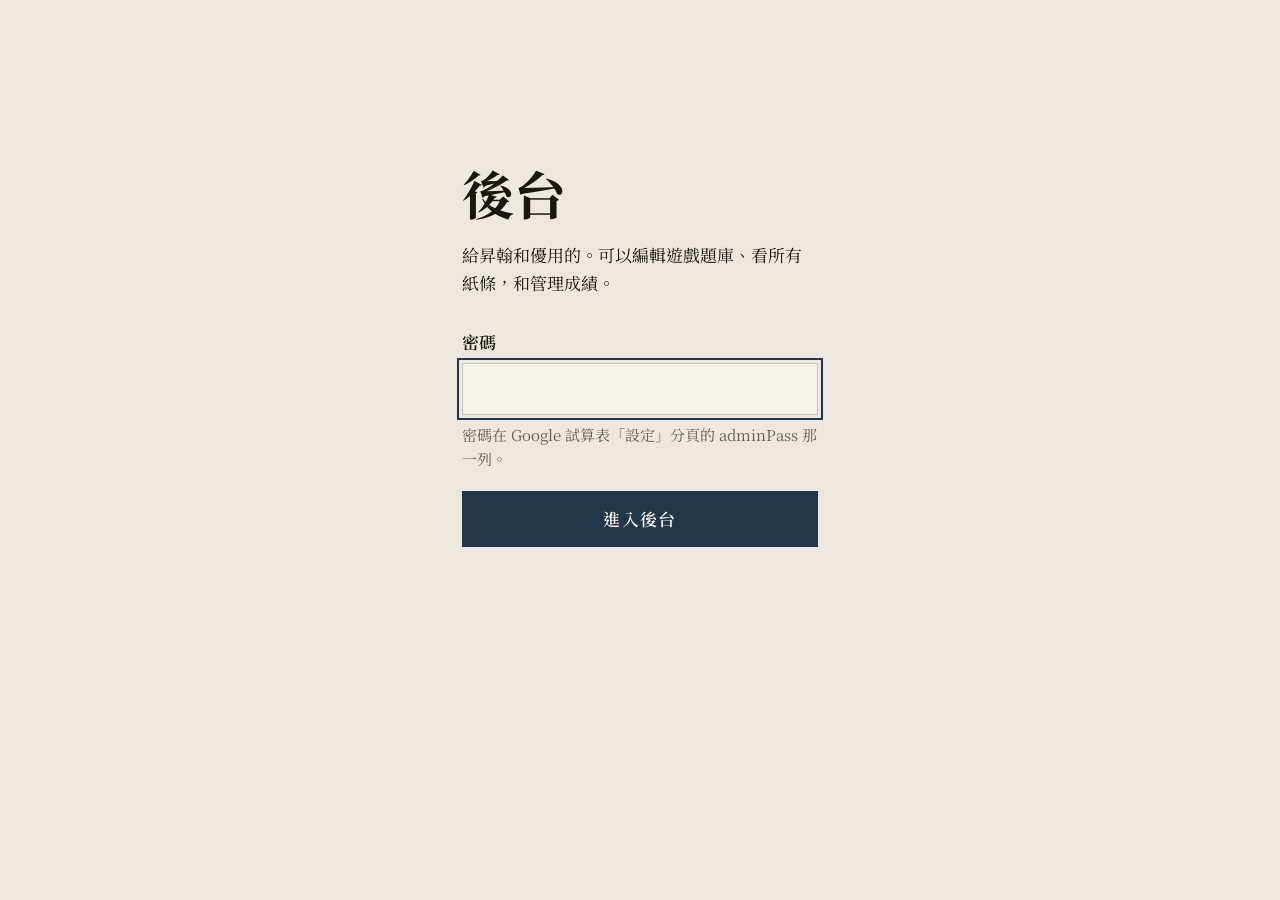
==== admin.html @ ff95e841 "第一版賓客網頁" ====
<!doctype html>
<html lang="zh-Hant-TW">
  <head>
    <meta charset="utf-8" />
    <meta name="viewport" content="width=device-width, initial-scale=1, viewport-fit=cover" />
    <meta name="robots" content="noindex, nofollow" />
    <meta name="theme-color" content="#ECE8E0" />
    <title>後台 · Neil & Linda</title>
    <link rel="icon" href="./icon.svg" type="image/svg+xml" />
    <link rel="preconnect" href="https://fonts.googleapis.com" />
    <link rel="preconnect" href="https://fonts.gstatic.com" crossorigin />
    <link
      href="https://fonts.googleapis.com/css2?family=Instrument+Serif&family=Noto+Serif+TC:wght@400;600&display=swap"
      rel="stylesheet"
    />
    <script type="module" crossorigin src="./assets/admin-CJQMoArs.js"></script>
    <link rel="modulepreload" crossorigin href="./assets/photos-tmjEI7_y.js">
    <link rel="stylesheet" crossorigin href="./assets/photos-Dsj9WtPJ.css">
    <link rel="stylesheet" crossorigin href="./assets/admin-CjwRuYB3.css">
  </head>
  <body class="admin">
    <div id="admin"></div>
  </body>
</html>
---- assets/photos-Dsj9WtPJ.css ----
:root{--bg: #ece8e0;--surface: #e2ddd3;--paper: #f5f2ec;--ink: #191713;--muted: #625d54;--accent: #22374a;--accent-ink: #f3f0ea;--heart: #e0405a;--right: #3f6b4f;--wrong: #a2473f;--studio: #e8e4dc;--meadow: #d9dbd0;--sea: #c4ccce;--golden: #19120c;--tide: #080c11;--f-display: "Instrument Serif", "Noto Serif TC", "Songti TC", serif;--f-text: "Noto Serif TC", "Songti TC", "PMingLiU", serif;--s-small: .8125rem;--s-body: 1.0625rem;--s-lead: clamp(1.25rem, 1.1rem + .8vw, 1.5rem);--s-head: clamp(2rem, 1.2rem + 4vw, 3.25rem);--s-mono: clamp(5rem, 22vw, 15rem);--m: clamp(16px, 5vw, 32px);--top: env(safe-area-inset-top, 0px);--bot: env(safe-area-inset-bottom, 0px);--ease-out: cubic-bezier(.22, 1, .36, 1);--ease-expo: cubic-bezier(.16, 1, .3, 1);--ease-in-out: cubic-bezier(.76, 0, .24, 1);--ease-soft: cubic-bezier(.33, 1, .68, 1);--ease-exit: cubic-bezier(.55, .055, .675, .19);--t-press: .14s;--t-hover: .18s;--t-ui: .26s;--t-reveal: .82s;--t-open: 1.2s}*,*:before,*:after{box-sizing:border-box}html{-webkit-text-size-adjust:100%;text-size-adjust:100%;background:var(--bg)}body{margin:0;min-height:100dvh;background:var(--bg);color:var(--ink);font-family:var(--f-text);font-size:var(--s-body);line-height:1.6;font-kerning:normal;font-feature-settings:"palt" 0;-webkit-font-smoothing:antialiased;-webkit-tap-highlight-color:transparent;overscroll-behavior-y:none;transition:background-color .6s ease}img{display:block;max-width:100%}button,input,textarea{font:inherit;color:inherit}button{cursor:pointer;background:none;border:0;padding:0;touch-action:manipulation}a{color:inherit}::selection{background:var(--accent);color:var(--accent-ink)}:focus-visible{outline:2px solid var(--accent);outline-offset:3px}.sr{position:absolute!important;width:1px;height:1px;overflow:hidden;clip:rect(0 0 0 0);white-space:nowrap}.latin{font-family:var(--f-display);font-weight:400;letter-spacing:-.01em}.noscript{padding:var(--m)}.btn{display:inline-flex;align-items:center;justify-content:center;gap:.6em;min-height:56px;padding:0 1.5em;background:var(--accent);color:var(--accent-ink);font-size:var(--s-body);font-weight:600;letter-spacing:.08em;transition:transform var(--t-press) var(--ease-out),background-color var(--t-hover) ease,opacity var(--t-hover) ease}.btn:active{transform:scale(.97)}.btn[disabled]{opacity:.4;cursor:default}.btn .arrow{transition:transform var(--t-ui) var(--ease-out)}@media(hover:hover){.btn:hover .arrow{transform:translate(4px)}}.btn.quiet{background:transparent;color:var(--ink);padding:0 .25em;min-height:44px;font-weight:400;letter-spacing:.02em;text-decoration:underline;text-underline-offset:.3em;text-decoration-thickness:1px}.bar{position:sticky;top:0;z-index:20;display:flex;align-items:center;justify-content:space-between;gap:12px;padding:calc(var(--top) + 10px) var(--m) 10px;min-height:calc(56px + var(--top));background:var(--bg);transition:background-color .6s ease,color .6s ease}.bar .mark{font-family:var(--f-display);font-size:1.5rem;line-height:1;text-decoration:none;padding:8px 0;white-space:nowrap}.bar nav{display:flex;gap:clamp(14px,4.5vw,28px)}.bar nav a{text-decoration:none;font-size:.9375rem;color:var(--muted);padding:10px 0;transition:color var(--t-hover) ease}.bar nav a[aria-current=page]{color:var(--ink);font-weight:600}.bar .back{display:inline-flex;align-items:center;gap:6px;padding:10px 0;text-decoration:none;font-size:.9375rem}.screen{min-height:100dvh}.screen-enter{animation:screen-in .52s var(--ease-out) both}@keyframes screen-in{0%{opacity:0;transform:translateY(14px)}}.rise{animation:rise var(--t-reveal) var(--ease-expo) both;animation-delay:calc(var(--i, 0) * 80ms + var(--d, 0ms))}@keyframes rise{0%{opacity:0;transform:translateY(22px)}}.mask{display:block;overflow:hidden;padding-bottom:.06em;margin-bottom:-.06em}.mask>span{display:block;animation:mask-up 1s var(--ease-expo) both;animation-delay:calc(var(--i, 0) * .11s + var(--d, 0ms))}@keyframes mask-up{0%{transform:translateY(105%)}}.ph{position:relative;overflow:hidden;background-color:var(--c, var(--surface));background-size:cover;background-position:center}.ph img{width:100%;height:100%;object-fit:cover;opacity:0;transition:opacity .7s ease}.ph img.in{opacity:1}.toast{position:fixed;left:50%;bottom:calc(24px + var(--bot));z-index:100;transform:translate(-50%,20px);opacity:0;max-width:calc(100vw - 2 * var(--m));padding:12px 18px;background:var(--ink);color:var(--bg);font-size:.9375rem;line-height:1.5;pointer-events:none;transition:opacity var(--t-ui) ease,transform var(--t-ui) var(--ease-out)}.toast.on{opacity:1;transform:translate(-50%)}@media(prefers-reduced-motion:reduce){*,*:before,*:after{animation-duration:1ms!important;animation-delay:0ms!important;transition-duration:1ms!important}}
---- assets/admin-CjwRuYB3.css ----
body.admin{background:var(--bg)}.a-login{max-width:420px;margin:0 auto;padding:18vh var(--m) 48px}.a-login h1{margin:0 0 12px;font-size:var(--s-head);line-height:1.2}.a-login form{display:grid;gap:8px;margin-top:32px}.a-login label{font-weight:600}.a-login input{height:52px;padding:0 14px;border:1px solid #c9c3b7;background:var(--paper);font-size:1.125rem}.a-login .btn{margin-top:12px}.a-loading,.a-empty{padding:32px var(--m);color:var(--muted);list-style:none}.a-bar{position:sticky;top:0;z-index:10;display:flex;flex-wrap:wrap;align-items:center;gap:8px 28px;padding:10px var(--m);background:var(--bg);border-bottom:1px solid #d8d2c6}.a-bar .mark{font-family:var(--f-display);font-size:1.5rem;text-decoration:none}.a-bar nav{display:flex;gap:4px;flex-wrap:wrap}.a-bar nav a{padding:10px 14px;text-decoration:none;color:var(--muted)}.a-bar nav a span{font-size:.8125rem;font-variant-numeric:tabular-nums}.a-bar nav a[aria-current=page]{background:var(--ink);color:var(--bg)}.a-src{margin:0 0 0 auto;font-size:.8125rem;color:var(--muted)}.a-link{color:var(--accent);text-decoration:underline;text-underline-offset:.25em;min-height:36px;font-size:.9375rem}.a-link:disabled{opacity:.4}.a-main{max-width:920px;margin:0 auto;padding:28px var(--m) 140px}.a-head{display:flex;flex-wrap:wrap;justify-content:space-between;align-items:flex-end;gap:16px;margin-bottom:24px}.a-head h1{margin:0 0 6px;font-size:2rem;line-height:1.2}.a-note{margin:0;max-width:40em;font-size:.9375rem;color:var(--muted)}.a-tools{display:flex;gap:12px;flex-wrap:wrap}.a-file{cursor:pointer}.qe-list{list-style:none;margin:0;padding:0;display:grid;gap:16px}.qe{padding:18px 20px 20px;background:var(--paper);border:1px solid #ddd7cb}.qe-head{display:flex;justify-content:space-between;align-items:center;margin-bottom:10px}.qe-head h2{margin:0;font-size:1.0625rem}.qe-move{display:flex;gap:4px}.qe-move button{min-width:40px;height:36px;padding:0 10px;border:1px solid #d8d2c6;font-size:.875rem}.qe-move button:disabled{opacity:.3}.qe-field{display:grid;gap:6px;margin-bottom:14px;font-size:.875rem;color:var(--muted)}.qe textarea,.qe input[type=text],.a-filter input,.a-num input{width:100%;padding:10px 12px;border:1px solid #cfc9bd;background:#fff;color:var(--ink);font-size:1rem;line-height:1.5;resize:vertical}.qe textarea:focus,.qe input:focus{outline:2px solid var(--accent);outline-offset:-1px}.qe-opts{margin:0 0 14px;padding:0;border:0;display:grid;gap:6px}.qe-opts legend{margin-bottom:6px;font-size:.875rem;color:var(--muted)}.qe-opt{display:grid;grid-template-columns:40px 1fr 40px;align-items:center;gap:6px}.qe-opt.is-answer input[type=text]{border-color:var(--right);background:#eef3ee}.qe-radio{display:grid;place-items:center;height:44px;cursor:pointer}.qe-radio input{width:22px;height:22px;accent-color:var(--right)}.qe-opt button{height:40px;color:var(--muted)}.qe-opt button:disabled{opacity:.25}.qe-opts .a-link{justify-self:start;margin-left:46px}.a-add{width:100%;margin-top:16px;min-height:56px;border:1px dashed #bdb6a8;color:var(--accent);font-weight:600}.a-save{position:fixed;left:0;right:0;bottom:0;display:flex;justify-content:flex-end;align-items:center;gap:16px;padding:12px var(--m) calc(12px + var(--bot));background:var(--bg);border-top:1px solid #d8d2c6}.a-dirty{margin:0;font-size:.875rem;color:var(--wrong)}.a-filter{display:flex;flex-wrap:wrap;gap:8px;margin-bottom:16px}.chip{min-height:40px;padding:0 14px;border:1px solid #cfc9bd;font-size:.9375rem}.chip[aria-pressed=true]{background:var(--ink);color:var(--bg);border-color:var(--ink)}.a-filter input{flex:1;min-width:180px}.an-list{list-style:none;margin:0;padding:0;display:grid;gap:8px}.an{padding:14px 18px;background:var(--paper);border:1px solid #ddd7cb}.an.is-private{border-left:4px solid var(--accent)}.an.is-hidden{opacity:.55}.an-meta{display:flex;flex-wrap:wrap;gap:10px;align-items:baseline;font-size:.875rem;color:var(--muted)}.an-meta strong{color:var(--ink)}.tag{padding:1px 8px;background:var(--surface);color:var(--ink);font-size:.8125rem}.an-text{margin:6px 0 4px;white-space:pre-wrap;overflow-wrap:anywhere}.a-table{width:100%;border-collapse:collapse;font-size:.9375rem;background:var(--paper)}.a-table th,.a-table td{padding:10px 12px;border-bottom:1px solid #e1dbcf;text-align:left;font-variant-numeric:tabular-nums}.a-table th{font-size:.8125rem;color:var(--muted);font-weight:600}.a-table tr.top td:first-child{font-weight:600;color:var(--accent)}@media(max-width:640px){.a-table thead{display:none}.a-table tr{display:grid;grid-template-columns:2.5em 1fr auto;padding:8px 0;border-bottom:1px solid #e1dbcf}.a-table td{border:0;padding:2px 8px}.a-table td:nth-child(n+3){grid-column:2 / -1;font-size:.875rem;color:var(--muted)}}.a-settings{display:grid;gap:14px;max-width:480px;padding:20px;background:var(--paper);border:1px solid #ddd7cb}.a-switch{display:flex;align-items:center;gap:12px;min-height:44px;cursor:pointer}.a-switch input{width:22px;height:22px;accent-color:var(--accent)}.a-num{display:grid;gap:6px;font-size:.9375rem}.a-num input{max-width:140px}.a-settings .btn{justify-self:start}.a-stats{margin-top:40px}.a-stats h2{margin:32px 0 12px;font-size:1.25rem}.a-stats dl{display:grid;grid-template-columns:repeat(auto-fit,minmax(140px,1fr));gap:8px;margin:0}.a-stats dl div{padding:14px 16px;background:var(--paper);border:1px solid #ddd7cb}.a-stats dt{font-size:.875rem;color:var(--muted)}.a-stats dd{margin:0;font-family:var(--f-display);font-size:2.5rem;line-height:1.1}.a-top{list-style:none;margin:0;padding:0;display:grid;grid-template-columns:repeat(auto-fill,minmax(130px,1fr));gap:10px}.a-top img{width:100%;object-fit:cover;aspect-ratio:4 / 5!important}.a-top span{display:block;margin-top:4px;font-size:.875rem}@media(max-width:640px){.a-bar{position:static}.a-src{margin-left:0}}
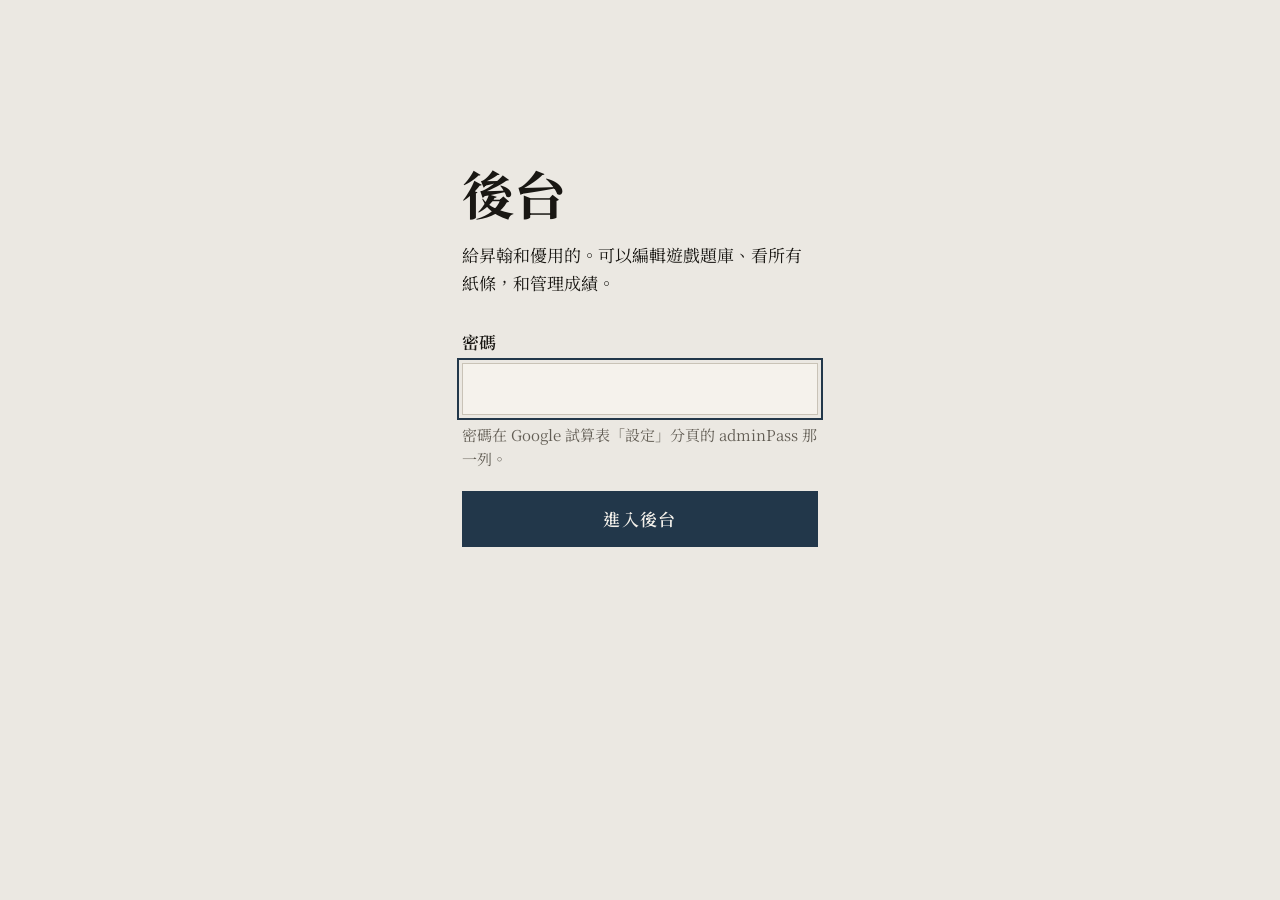
==== commit 058b31f9: "更新網頁 2026-10-26 17:58" ====
--- a/admin.html
+++ b/admin.html
@@ -4,7 +4,7 @@
     <meta charset="utf-8" />
     <meta name="viewport" content="width=device-width, initial-scale=1, viewport-fit=cover" />
     <meta name="robots" content="noindex, nofollow" />
-    <meta name="theme-color" content="#ECE8E0" />
+    <meta name="theme-color" content="#EBE8E2" />
     <title>後台 · Neil & Linda</title>
     <link rel="icon" href="./icon.svg" type="image/svg+xml" />
     <link rel="preconnect" href="https://fonts.googleapis.com" />
@@ -13,10 +13,10 @@
       href="https://fonts.googleapis.com/css2?family=Instrument+Serif&family=Noto+Serif+TC:wght@400;600&display=swap"
       rel="stylesheet"
     />
-    <script type="module" crossorigin src="./assets/admin-CJQMoArs.js"></script>
-    <link rel="modulepreload" crossorigin href="./assets/photos-tmjEI7_y.js">
-    <link rel="stylesheet" crossorigin href="./assets/photos-Dsj9WtPJ.css">
-    <link rel="stylesheet" crossorigin href="./assets/admin-CjwRuYB3.css">
+    <script type="module" crossorigin src="./assets/admin-56me6cJg.js"></script>
+    <link rel="modulepreload" crossorigin href="./assets/photos-C84wT6Q6.js">
+    <link rel="stylesheet" crossorigin href="./assets/photos-Ble1yRcm.css">
+    <link rel="stylesheet" crossorigin href="./assets/admin-l45XB_jH.css">
   </head>
   <body class="admin">
     <div id="admin"></div>
--- a/assets/photos-Ble1yRcm.css
+++ b/assets/photos-Ble1yRcm.css
@@ -0,0 +1 @@
+:root{--bg: #ebe8e2;--surface: #e1ddd5;--paper: #f5f2ec;--ink: #191713;--muted: #625d54;--accent: #22374a;--accent-ink: #f3f0ea;--heart: #e0405a;--right: #3f6b4f;--wrong: #a2473f;--studio: #e8e4dc;--meadow: #d9dbd0;--sea: #c4ccce;--golden: #19120c;--tide: #080c11;--f-display: "Instrument Serif", "Noto Serif TC", "Songti TC", serif;--f-text: "Noto Serif TC", "Songti TC", "PMingLiU", serif;--s-small: .8125rem;--s-body: 1.0625rem;--s-lead: clamp(1.25rem, 1.1rem + .8vw, 1.5rem);--s-head: clamp(2rem, 1.2rem + 4vw, 3.25rem);--s-mono: clamp(5rem, 22vw, 15rem);--m: clamp(16px, 5vw, 32px);--top: env(safe-area-inset-top, 0px);--bot: env(safe-area-inset-bottom, 0px);--ease-out: cubic-bezier(.22, 1, .36, 1);--ease-expo: cubic-bezier(.16, 1, .3, 1);--ease-in-out: cubic-bezier(.76, 0, .24, 1);--ease-soft: cubic-bezier(.33, 1, .68, 1);--ease-exit: cubic-bezier(.55, .055, .675, .19);--t-press: .14s;--t-hover: .18s;--t-ui: .26s;--t-reveal: .82s;--t-open: 1.2s}*,*:before,*:after{box-sizing:border-box}html{-webkit-text-size-adjust:100%;text-size-adjust:100%;background:var(--bg)}body{margin:0;min-height:100dvh;background:var(--bg);color:var(--ink);font-family:var(--f-text);font-size:var(--s-body);line-height:1.6;font-kerning:normal;font-feature-settings:"palt" 0;-webkit-font-smoothing:antialiased;-webkit-tap-highlight-color:transparent;overscroll-behavior-y:none;transition:background-color .6s ease}img{display:block;max-width:100%}button,input,textarea{font:inherit;color:inherit}button{cursor:pointer;background:none;border:0;padding:0;touch-action:manipulation}a{color:inherit}::selection{background:var(--accent);color:var(--accent-ink)}:focus-visible{outline:2px solid var(--accent);outline-offset:3px}.sr{position:absolute!important;width:1px;height:1px;overflow:hidden;clip:rect(0 0 0 0);white-space:nowrap}.latin{font-family:var(--f-display);font-weight:400;letter-spacing:-.01em}.noscript{padding:var(--m)}.btn{display:inline-flex;align-items:center;justify-content:center;gap:.6em;min-height:56px;padding:0 1.5em;background:var(--accent);color:var(--accent-ink);font-size:var(--s-body);font-weight:600;letter-spacing:.08em;transition:transform var(--t-press) var(--ease-out),background-color var(--t-hover) ease,opacity var(--t-hover) ease}.btn:active{transform:scale(.97)}.btn[disabled]{opacity:.4;cursor:default}.btn .arrow{transition:transform var(--t-ui) var(--ease-out)}@media(hover:hover){.btn:hover .arrow{transform:translate(4px)}}.btn.quiet{background:transparent;color:var(--ink);padding:0 .25em;min-height:44px;font-weight:400;letter-spacing:.02em;text-decoration:underline;text-underline-offset:.3em;text-decoration-thickness:1px}.bar{position:sticky;top:0;z-index:20;display:flex;align-items:center;justify-content:space-between;gap:12px;padding:calc(var(--top) + 10px) var(--m) 10px;min-height:calc(56px + var(--top));background:var(--bg);transition:background-color .6s ease,color .6s ease}.bar .mark{font-family:var(--f-display);font-size:1.5rem;line-height:1;text-decoration:none;padding:8px 0;white-space:nowrap}.bar nav{display:flex;gap:clamp(14px,4.5vw,28px)}.bar nav a{text-decoration:none;font-size:.9375rem;color:var(--muted);padding:10px 0;transition:color var(--t-hover) ease}.bar nav a[aria-current=page]{color:var(--ink);font-weight:600}.bar .back{display:inline-flex;align-items:center;gap:6px;padding:10px 0;text-decoration:none;font-size:.9375rem}.screen{min-height:100dvh}.screen-enter{animation:screen-in .52s var(--ease-out) both}@keyframes screen-in{0%{opacity:0;transform:translateY(14px)}}.rise{animation:rise var(--t-reveal) var(--ease-expo) both;animation-delay:calc(var(--i, 0) * 80ms + var(--d, 0ms))}@keyframes rise{0%{opacity:0;transform:translateY(22px)}}.mask{display:block;overflow:hidden;padding-bottom:.06em;margin-bottom:-.06em}.mask>span{display:block;animation:mask-up 1s var(--ease-expo) both;animation-delay:calc(var(--i, 0) * .11s + var(--d, 0ms))}@keyframes mask-up{0%{transform:translateY(105%)}}.ph{position:relative;overflow:hidden;background-color:var(--c, var(--surface));background-size:cover;background-position:center}.ph img{width:100%;height:100%;object-fit:cover;opacity:0;transition:opacity .7s ease}.ph img.in{opacity:1}.toast{position:fixed;left:50%;bottom:calc(24px + var(--bot));z-index:100;transform:translate(-50%,20px);opacity:0;max-width:calc(100vw - 2 * var(--m));padding:12px 18px;background:var(--ink);color:var(--bg);font-size:.9375rem;line-height:1.5;pointer-events:none;transition:opacity var(--t-ui) ease,transform var(--t-ui) var(--ease-out)}.toast.on{opacity:1;transform:translate(-50%)}@media(prefers-reduced-motion:reduce){*,*:before,*:after{animation-duration:1ms!important;animation-delay:0ms!important;transition-duration:1ms!important}}
--- a/assets/admin-l45XB_jH.css
+++ b/assets/admin-l45XB_jH.css
@@ -0,0 +1 @@
+body.admin{background:var(--bg)}.a-login{max-width:420px;margin:0 auto;padding:18vh var(--m) 48px}.a-login h1{margin:0 0 12px;font-size:var(--s-head);line-height:1.2}.a-login form{display:grid;gap:8px;margin-top:32px}.a-login label{font-weight:600}.a-login input{height:52px;padding:0 14px;border:1px solid #c9c3b7;background:var(--paper);font-size:1.125rem}.a-login .btn{margin-top:12px}.a-loading,.a-empty{padding:32px var(--m);color:var(--muted);list-style:none}.a-bar{position:sticky;top:0;z-index:10;display:flex;flex-wrap:wrap;align-items:center;gap:8px 28px;padding:10px var(--m);background:var(--surface)}.a-bar .mark{font-family:var(--f-display);font-size:1.5rem;text-decoration:none}.a-bar nav{display:flex;gap:4px;flex-wrap:wrap}.a-bar nav a{padding:10px 14px;text-decoration:none;color:var(--muted)}.a-bar nav a span{font-size:.8125rem;font-variant-numeric:tabular-nums}.a-bar nav a[aria-current=page]{background:var(--ink);color:var(--bg)}.a-src{margin:0 0 0 auto;font-size:.8125rem;color:var(--muted)}.a-link{color:var(--accent);text-decoration:underline;text-underline-offset:.25em;min-height:36px;font-size:.9375rem}.a-link:disabled{opacity:.4}.a-main{max-width:920px;margin:0 auto;padding:28px var(--m) 140px}.a-head{display:flex;flex-wrap:wrap;justify-content:space-between;align-items:flex-end;gap:16px;margin-bottom:24px}.a-head h1{margin:0 0 6px;font-size:2rem;line-height:1.2}.a-note{margin:0;max-width:40em;font-size:.9375rem;color:var(--muted)}.a-tools{display:flex;gap:12px;flex-wrap:wrap}.a-file{cursor:pointer}.qe-list{list-style:none;margin:0;padding:0;display:grid;gap:16px}.qe{padding:18px 20px 20px;background:var(--paper);border:1px solid #ddd7cb}.qe-head{display:flex;justify-content:space-between;align-items:center;margin-bottom:10px}.qe-head h2{margin:0;font-size:1.0625rem}.qe-move{display:flex;gap:4px}.qe-move button{min-width:40px;height:36px;padding:0 10px;border:1px solid #d8d2c6;font-size:.875rem}.qe-move button:disabled{opacity:.3}.qe-field{display:grid;gap:6px;margin-bottom:14px;font-size:.875rem;color:var(--muted)}.qe textarea,.qe input[type=text],.a-filter input,.a-num input{width:100%;padding:10px 12px;border:1px solid #cfc9bd;background:#fff;color:var(--ink);font-size:1rem;line-height:1.5;resize:vertical}.qe textarea:focus,.qe input:focus{outline:2px solid var(--accent);outline-offset:-1px}.qe-opts{margin:0 0 14px;padding:0;border:0;display:grid;gap:6px}.qe-opts legend{margin-bottom:6px;font-size:.875rem;color:var(--muted)}.qe-opt{display:grid;grid-template-columns:40px 1fr 48px;align-items:center;gap:6px}.qe-opt.is-answer input[type=text]{border-color:var(--right);background:#eef3ee}.qe-radio{display:grid;place-items:center;height:44px;cursor:pointer}.qe-radio input{width:22px;height:22px;accent-color:var(--right)}.qe-opt button{height:40px;color:var(--muted)}.qe-opt button:disabled{opacity:.25}.qe-opts .a-link{justify-self:start;margin-left:46px}.a-add{width:100%;margin-top:16px;min-height:56px;border:1px dashed #bdb6a8;color:var(--accent);font-weight:600}.a-save{position:fixed;left:0;right:0;bottom:0;display:flex;justify-content:flex-end;align-items:center;gap:16px;padding:12px var(--m) calc(12px + var(--bot));background:var(--surface)}.a-dirty{margin:0;font-size:.875rem;color:var(--wrong)}.a-filter{display:flex;flex-wrap:wrap;gap:8px;margin-bottom:16px}.chip{min-height:40px;padding:0 14px;border:1px solid #cfc9bd;font-size:.9375rem}.chip[aria-pressed=true]{background:var(--ink);color:var(--bg);border-color:var(--ink)}.a-filter input{flex:1;min-width:180px}.an-list{list-style:none;margin:0;padding:0;display:grid;gap:8px}.an{padding:14px 18px;background:var(--paper);border:1px solid #ddd7cb}.an.is-private{border-left:4px solid var(--accent)}.an.is-hidden{opacity:.55}.an-meta{display:flex;flex-wrap:wrap;gap:10px;align-items:baseline;font-size:.875rem;color:var(--muted)}.an-meta strong{color:var(--ink)}.tag{padding:1px 8px;background:var(--surface);color:var(--ink);font-size:.8125rem}.an-text{margin:6px 0 4px;white-space:pre-wrap;overflow-wrap:anywhere}.a-table{width:100%;border-collapse:collapse;font-size:.9375rem;background:var(--paper)}.a-table th,.a-table td{padding:10px 12px;border-bottom:1px solid #e1dbcf;text-align:left;font-variant-numeric:tabular-nums}.a-table th{font-size:.8125rem;color:var(--muted);font-weight:600}.a-table tr.top td:first-child{font-weight:600;color:var(--accent)}@media(max-width:640px){.a-table thead{display:none}.a-table tr{display:grid;grid-template-columns:2.5em 1fr auto;padding:8px 0;border-bottom:1px solid #e1dbcf}.a-table td{border:0;padding:2px 8px}.a-table td:nth-child(n+3){grid-column:2 / -1;font-size:.875rem;color:var(--muted)}}.a-settings{display:grid;gap:14px;max-width:480px;padding:20px;background:var(--paper);border:1px solid #ddd7cb}.a-switch{display:flex;align-items:center;gap:12px;min-height:44px;cursor:pointer}.a-switch input{width:22px;height:22px;accent-color:var(--accent)}.a-num{display:grid;gap:6px;font-size:.9375rem}.a-num input{max-width:140px}.a-settings .btn{justify-self:start}.a-stats{margin-top:40px}.a-stats h2{margin:32px 0 12px;font-size:1.25rem}.a-stats dl{display:grid;grid-template-columns:repeat(auto-fit,minmax(140px,1fr));gap:8px;margin:0}.a-stats dl div{padding:14px 16px;background:var(--paper);border:1px solid #ddd7cb}.a-stats dt{font-size:.875rem;color:var(--muted)}.a-stats dd{margin:0;font-family:var(--f-display);font-size:2.5rem;line-height:1.1}.a-top{list-style:none;margin:0;padding:0;display:grid;grid-template-columns:repeat(auto-fill,minmax(130px,1fr));gap:10px}.a-top img{width:100%;object-fit:cover;aspect-ratio:4 / 5!important}.a-top span{display:block;margin-top:4px;font-size:.875rem}@media(max-width:640px){.a-bar{position:static}.a-src{margin-left:0}}
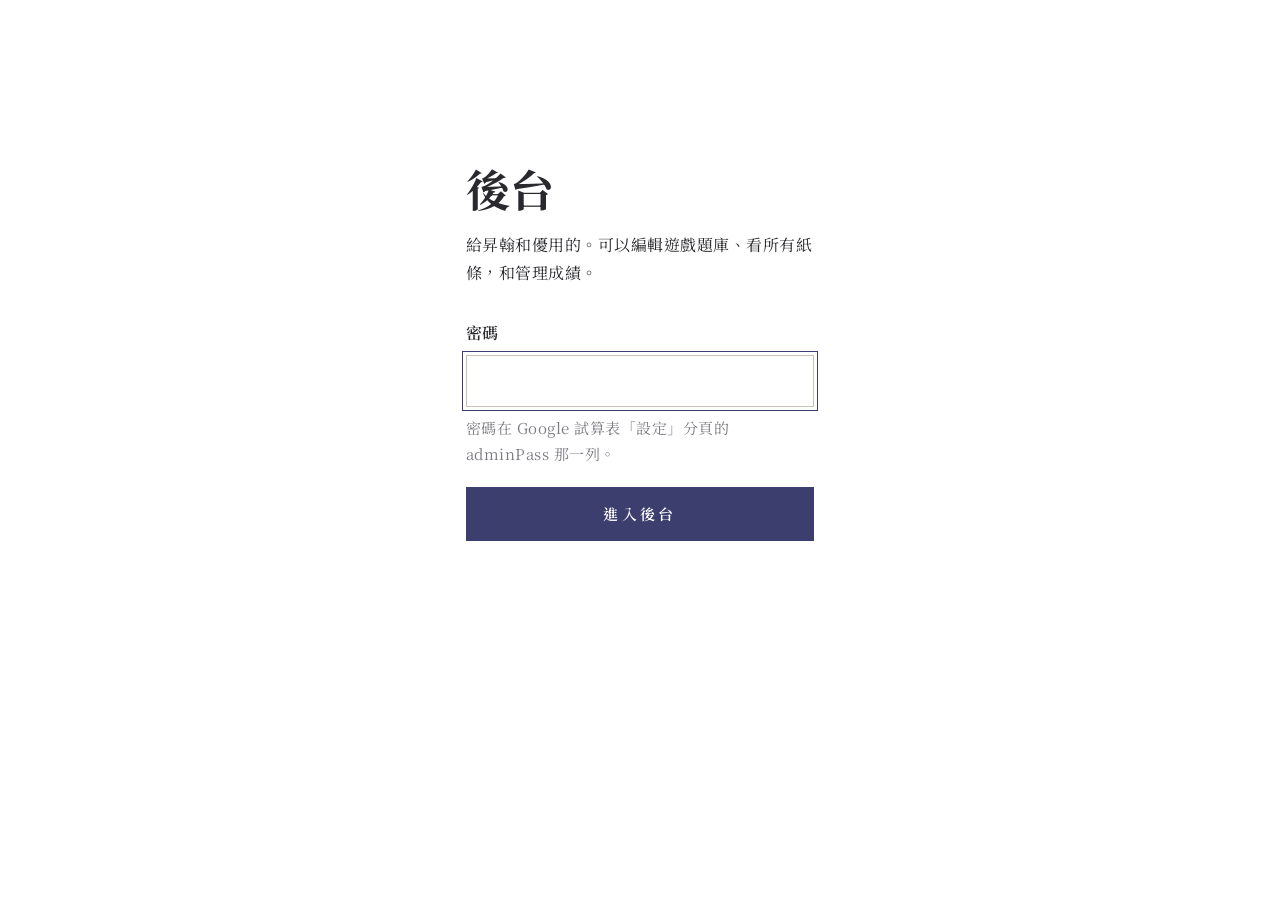
==== commit d817870a: "更新網頁 2026-10-26 18:53" ====
--- a/admin.html
+++ b/admin.html
@@ -1,24 +1,25 @@
-<!doctype html>
-<html lang="zh-Hant-TW">
-  <head>
-    <meta charset="utf-8" />
-    <meta name="viewport" content="width=device-width, initial-scale=1, viewport-fit=cover" />
-    <meta name="robots" content="noindex, nofollow" />
-    <meta name="theme-color" content="#EBE8E2" />
-    <title>後台 · Neil & Linda</title>
-    <link rel="icon" href="./icon.svg" type="image/svg+xml" />
-    <link rel="preconnect" href="https://fonts.googleapis.com" />
-    <link rel="preconnect" href="https://fonts.gstatic.com" crossorigin />
-    <link
-      href="https://fonts.googleapis.com/css2?family=Instrument+Serif&family=Noto+Serif+TC:wght@400;600&display=swap"
-      rel="stylesheet"
-    />
-    <script type="module" crossorigin src="./assets/admin-56me6cJg.js"></script>
-    <link rel="modulepreload" crossorigin href="./assets/photos-C84wT6Q6.js">
-    <link rel="stylesheet" crossorigin href="./assets/photos-Ble1yRcm.css">
+<!doctype html>
+<html lang="zh-Hant-TW">
+  <head>
+    <meta charset="utf-8" />
+    <meta name="viewport" content="width=device-width, initial-scale=1, viewport-fit=cover" />
+    <meta name="robots" content="noindex, nofollow" />
+    <meta name="theme-color" content="#FFFFFF" />
+    <title>後台 · Neil & Linda</title>
+    <link rel="icon" href="./icon.svg" type="image/svg+xml" />
+    <link rel="preconnect" href="https://fonts.googleapis.com" />
+    <link rel="preconnect" href="https://fonts.gstatic.com" crossorigin />
+    <link
+      href="https://fonts.googleapis.com/css2?family=Italiana&family=Josefin+Sans:wght@300;400;600&family=Mrs+Saint+Delafield&family=Noto+Serif+TC:wght@300;400;600&display=swap"
+      rel="stylesheet"
+    />
+    <script type="module" crossorigin src="./assets/admin-iKfIaWe2.js"></script>
+    <link rel="modulepreload" crossorigin href="./assets/photos-Dlfpsx2v.js">
+    <link rel="stylesheet" crossorigin href="./assets/photos-HaGVyk5e.css">
     <link rel="stylesheet" crossorigin href="./assets/admin-l45XB_jH.css">
-  </head>
-  <body class="admin">
-    <div id="admin"></div>
-  </body>
-</html>
+  </head>
+  <body class="admin">
+    <div id="admin"></div>+
+  </body>
+</html>
--- a/assets/photos-HaGVyk5e.css
+++ b/assets/photos-HaGVyk5e.css
@@ -0,0 +1 @@
+:root{--bg: #ffffff;--paper: #ffffff;--surface: #ece7e2;--slate: #555b66;--blue: #4e6c9d;--lav: #aca9da;--navy: #3c3f6e;--ink: #2a2a2e;--muted: #7b7b82;--line: #dcd8d2;--pink: #f1c3cb;--accent: var(--navy);--accent-ink: #ffffff;--heart: #e2546a;--right: #4e6c9d;--wrong: #d98a96;--f-display: "Italiana", "Noto Serif TC", serif;--f-script: "Mrs Saint Delafield", cursive;--f-caps: "Josefin Sans", "Noto Sans TC", sans-serif;--f-text: "Noto Serif TC", "Songti TC", "PMingLiU", serif;--s-small: .8125rem;--s-body: 1rem;--s-lead: clamp(1.1875rem, 1.05rem + .7vw, 1.4rem);--s-head: clamp(1.75rem, 1.2rem + 3vw, 2.75rem);--s-mono: clamp(4.5rem, 24vw, 14rem);--m: clamp(18px, 5.5vw, 36px);--top: env(safe-area-inset-top, 0px);--bot: env(safe-area-inset-bottom, 0px);--ease-out: cubic-bezier(.22, 1, .36, 1);--ease-expo: cubic-bezier(.16, 1, .3, 1);--ease-in-out: cubic-bezier(.76, 0, .24, 1);--ease-soft: cubic-bezier(.33, 1, .68, 1);--ease-exit: cubic-bezier(.55, .055, .675, .19);--t-press: .14s;--t-hover: .18s;--t-ui: .26s;--t-reveal: .9s;--t-open: 1.2s}*,*:before,*:after{box-sizing:border-box}html{-webkit-text-size-adjust:100%;text-size-adjust:100%;background:var(--bg)}body{margin:0;min-height:100dvh;background:var(--bg);color:var(--ink);font-family:var(--f-text);font-size:var(--s-body);font-weight:400;line-height:1.75;letter-spacing:.03em;-webkit-font-smoothing:antialiased;-webkit-tap-highlight-color:transparent;overscroll-behavior-y:none;transition:background-color .6s ease}img{display:block;max-width:100%}button,input,textarea{font:inherit;color:inherit}button{cursor:pointer;background:none;border:0;padding:0;touch-action:manipulation}a{color:inherit}::selection{background:var(--lav);color:var(--navy)}:focus-visible{outline:1.5px solid var(--navy);outline-offset:3px}.sr{position:absolute!important;width:1px;height:1px;overflow:hidden;clip:rect(0 0 0 0);white-space:nowrap}.caps{font-family:var(--f-caps);font-weight:400;font-size:.6875rem;line-height:1.4;letter-spacing:.32em;text-transform:uppercase}.display{font-family:var(--f-display);font-weight:400;line-height:.82;letter-spacing:.01em;text-transform:uppercase;white-space:nowrap}.script{font-family:var(--f-script);font-weight:400;line-height:1;letter-spacing:0;text-transform:none}.latin{font-family:var(--f-display);font-weight:400}.vert{writing-mode:vertical-rl}.meta-row{display:flex;justify-content:space-between;align-items:center;gap:12px}.noscript{padding:var(--m)}.btn{display:inline-flex;align-items:center;justify-content:center;gap:.8em;min-height:54px;padding:0 1.6em;background:var(--navy);color:#fff;font-family:var(--f-text);font-size:.9375rem;font-weight:600;letter-spacing:.22em;transition:transform var(--t-press) var(--ease-out),background-color var(--t-hover) ease,opacity var(--t-hover) ease}.btn .en{font-family:var(--f-caps);font-size:.6875rem;font-weight:400;letter-spacing:.3em;text-transform:uppercase;opacity:.75}.btn:active{transform:scale(.97)}.btn[disabled]{opacity:.4;cursor:default}.btn .arrow{transition:transform var(--t-ui) var(--ease-out)}@media(hover:hover){.btn:hover .arrow{transform:translate(4px)}}.btn.quiet{background:transparent;color:inherit;min-height:44px;font-family:var(--f-caps);font-weight:400;font-size:.6875rem;letter-spacing:.3em;text-transform:uppercase;text-decoration:none;border-bottom:1px solid currentColor;border-radius:0;min-height:0;padding:6px 0 4px}.bar{position:sticky;top:0;z-index:20;display:flex;align-items:center;justify-content:space-between;gap:12px;padding:calc(var(--top) + 12px) var(--m) 12px;min-height:calc(54px + var(--top));background:var(--bg);transition:background-color .6s ease,color .6s ease}.bar .mark{font-family:var(--f-caps);font-size:.75rem;letter-spacing:.3em;text-transform:uppercase;text-decoration:none;padding:8px 0;white-space:nowrap}.bar nav{display:flex;gap:clamp(16px,5vw,30px)}.bar nav a{text-decoration:none;font-size:.875rem;letter-spacing:.24em;color:var(--muted);padding:8px 0;transition:color var(--t-hover) ease}.bar nav a[aria-current=page]{color:var(--ink)}.screen{min-height:100dvh}.screen-enter{animation:screen-in .6s var(--ease-out) both}@keyframes screen-in{0%{opacity:0}}.rise{animation:rise var(--t-reveal) var(--ease-expo) both;animation-delay:calc(var(--i, 0) * 90ms + var(--d, 0ms))}@keyframes rise{0%{opacity:0;transform:translateY(18px)}}.mask{display:block;overflow:hidden;padding-bottom:.06em;margin-bottom:-.06em}.mask>span{display:block;animation:mask-up 1.1s var(--ease-expo) both;animation-delay:calc(var(--i, 0) * .11s + var(--d, 0ms))}@keyframes mask-up{0%{transform:translateY(105%)}}.write{animation:write 1.6s var(--ease-soft) both;animation-delay:var(--d, 0ms)}@keyframes write{0%{clip-path:inset(0 100% 0 0);opacity:.3}to{clip-path:inset(0 -10% 0 0);opacity:1}}.ph{position:relative;overflow:hidden;background-color:var(--c, var(--surface));background-size:cover;background-position:center}.ph img{width:100%;height:100%;object-fit:cover;opacity:0;transition:opacity .7s ease}.ph img.in{opacity:1}.toast{position:fixed;left:50%;bottom:calc(96px + var(--bot));z-index:100;transform:translate(-50%,20px);opacity:0;max-width:calc(100vw - 2 * var(--m));padding:12px 20px;background:var(--navy);color:#fff;font-size:.875rem;letter-spacing:.08em;line-height:1.5;pointer-events:none;transition:opacity var(--t-ui) ease,transform var(--t-ui) var(--ease-out)}.toast.on{opacity:1;transform:translate(-50%)}@media(prefers-reduced-motion:reduce){*,*:before,*:after{animation-duration:1ms!important;animation-delay:0ms!important;transition-duration:1ms!important}}
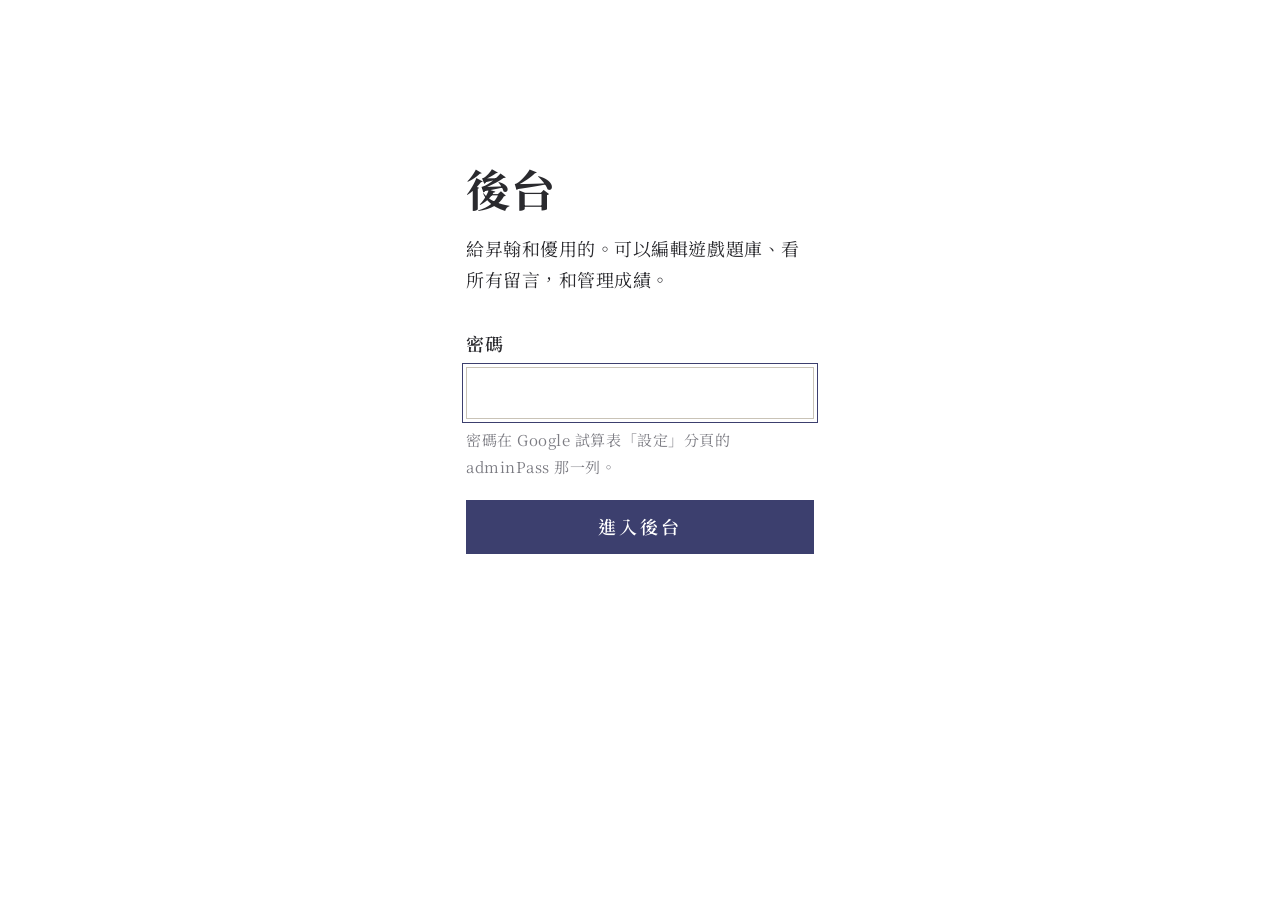
==== commit 72fea655: "更新網頁 2026-10-26 21:43" ====
--- a/admin.html
+++ b/admin.html
@@ -13,9 +13,9 @@
       href="https://fonts.googleapis.com/css2?family=Italiana&family=Josefin+Sans:wght@300;400;600&family=Mrs+Saint+Delafield&family=Noto+Serif+TC:wght@300;400;600&display=swap"
       rel="stylesheet"
     />
-    <script type="module" crossorigin src="./assets/admin-iKfIaWe2.js"></script>
-    <link rel="modulepreload" crossorigin href="./assets/photos-Dlfpsx2v.js">
-    <link rel="stylesheet" crossorigin href="./assets/photos-HaGVyk5e.css">
+    <script type="module" crossorigin src="./assets/admin-C3s-2NaM.js"></script>
+    <link rel="modulepreload" crossorigin href="./assets/photos-BwNsoFNE.js">
+    <link rel="stylesheet" crossorigin href="./assets/photos-IkRibiMT.css">
     <link rel="stylesheet" crossorigin href="./assets/admin-l45XB_jH.css">
   </head>
   <body class="admin">
--- a/assets/photos-IkRibiMT.css
+++ b/assets/photos-IkRibiMT.css
@@ -0,0 +1 @@
+:root{--bg: #ffffff;--paper: #ffffff;--surface: #ece7e2;--slate: #555b66;--blue: #4e6c9d;--lav: #aca9da;--navy: #3c3f6e;--ink: #2a2a2e;--muted: #7b7b82;--line: #dcd8d2;--pink: #f1c3cb;--accent: var(--navy);--accent-ink: #ffffff;--heart: #e2546a;--right: #4e6c9d;--wrong: #d98a96;--f-display: "Italiana", "Noto Serif TC", serif;--f-script: "Mrs Saint Delafield", cursive;--f-caps: "Josefin Sans", "Noto Sans TC", sans-serif;--f-text: "Noto Serif TC", "Songti TC", "PMingLiU", serif;--s-min: .9375rem;--s-small: 1rem;--s-body: 1.125rem;--s-lead: clamp(1.3125rem, 1.15rem + .7vw, 1.5rem);--s-head: clamp(1.875rem, 1.3rem + 3vw, 2.75rem);--s-mono: clamp(4.5rem, 24vw, 14rem);--m: clamp(18px, 5.5vw, 36px);--top: env(safe-area-inset-top, 0px);--bot: env(safe-area-inset-bottom, 0px);--ease-out: cubic-bezier(.22, 1, .36, 1);--ease-expo: cubic-bezier(.16, 1, .3, 1);--ease-in-out: cubic-bezier(.76, 0, .24, 1);--ease-soft: cubic-bezier(.33, 1, .68, 1);--ease-exit: cubic-bezier(.55, .055, .675, .19);--t-press: .14s;--t-hover: .18s;--t-ui: .26s;--t-reveal: .9s;--t-open: 1.2s}*,*:before,*:after{box-sizing:border-box}html{-webkit-text-size-adjust:100%;text-size-adjust:100%;background:var(--bg)}body{margin:0;min-height:100dvh;background:var(--bg);color:var(--ink);font-family:var(--f-text);font-size:var(--s-body);font-weight:400;line-height:1.75;letter-spacing:.03em;-webkit-font-smoothing:antialiased;-webkit-tap-highlight-color:transparent;overscroll-behavior-y:none;transition:background-color .6s ease}img{display:block;max-width:100%}button,input,textarea{font:inherit;color:inherit}button{cursor:pointer;background:none;border:0;padding:0;touch-action:manipulation}a{color:inherit}::selection{background:var(--lav);color:var(--navy)}:focus-visible{outline:1.5px solid var(--navy);outline-offset:3px}.sr{position:absolute!important;width:1px;height:1px;overflow:hidden;clip:rect(0 0 0 0);white-space:nowrap}.caps{font-family:var(--f-caps);font-weight:400;font-size:var(--s-min);line-height:1.4;letter-spacing:.16em;text-transform:uppercase}.display{font-family:var(--f-display);font-weight:400;line-height:.82;letter-spacing:.01em;text-transform:uppercase;white-space:nowrap}.script{font-family:var(--f-script);font-weight:400;line-height:1;letter-spacing:0;text-transform:none}.latin{font-family:var(--f-display);font-weight:400}.vert{writing-mode:vertical-rl}.meta-row{display:flex;justify-content:space-between;align-items:center;gap:12px}.noscript{padding:var(--m)}.btn{display:inline-flex;align-items:center;justify-content:center;gap:.8em;min-height:54px;padding:0 1.6em;background:var(--navy);color:#fff;font-family:var(--f-text);font-size:var(--s-body);font-weight:600;letter-spacing:.16em;text-decoration:none;transition:transform var(--t-press) var(--ease-out),background-color var(--t-hover) ease,opacity var(--t-hover) ease}.btn .en{font-family:var(--f-caps);font-size:var(--s-min);font-weight:400;letter-spacing:.3em;text-transform:uppercase;opacity:.75}.btn:active{transform:scale(.97)}.btn[disabled]{opacity:.4;cursor:default}.btn .arrow{transition:transform var(--t-ui) var(--ease-out)}@media(hover:hover){.btn:hover .arrow{transform:translate(4px)}}.btn.light{background:#fff;color:var(--navy)}.btn.quiet{background:transparent;color:inherit;min-height:44px;font-family:var(--f-caps);font-weight:400;font-size:var(--s-min);letter-spacing:.3em;text-transform:uppercase;text-decoration:none;border-bottom:1px solid currentColor;border-radius:0;min-height:0;padding:6px 0 4px}.bar{position:sticky;top:0;z-index:20;display:flex;align-items:center;justify-content:space-between;gap:12px;padding:calc(var(--top) + 12px) var(--m) 12px;min-height:calc(54px + var(--top));background:var(--bg);transition:background-color .6s ease,color .6s ease}.bar .mark{font-family:var(--f-caps);font-size:var(--s-min);letter-spacing:.14em;text-transform:uppercase;text-decoration:none;padding:8px 0;white-space:nowrap}.bar nav{display:flex;gap:clamp(14px,4.4vw,30px);white-space:nowrap}.bar nav a{text-decoration:none;font-size:var(--s-small);letter-spacing:.08em;color:var(--muted);padding:8px 0;transition:color var(--t-hover) ease}.bar nav a[aria-current=page]{color:var(--ink)}.screen{min-height:100dvh}.screen-enter{animation:screen-in .6s var(--ease-out) both}@keyframes screen-in{0%{opacity:0}}.rise{animation:rise var(--t-reveal) var(--ease-expo) both;animation-delay:calc(var(--i, 0) * 90ms + var(--d, 0ms))}@keyframes rise{0%{opacity:0;transform:translateY(18px)}}.mask{display:block;overflow:hidden;padding-bottom:.06em;margin-bottom:-.06em}.mask>span{display:block;animation:mask-up 1.1s var(--ease-expo) both;animation-delay:calc(var(--i, 0) * .11s + var(--d, 0ms))}@keyframes mask-up{0%{transform:translateY(105%)}}.write{animation:write 1.6s var(--ease-soft) both;animation-delay:var(--d, 0ms)}@keyframes write{0%{clip-path:inset(0 100% 0 0);opacity:.3}to{clip-path:inset(0 -10% 0 0);opacity:1}}.ph{position:relative;overflow:hidden;background-color:var(--c, var(--surface));background-size:cover;background-position:center}.ph img{width:100%;height:100%;object-fit:cover;opacity:0;transition:opacity .7s ease}.ph img.in{opacity:1}.toast{position:fixed;left:50%;bottom:calc(96px + var(--bot));z-index:100;transform:translate(-50%,20px);opacity:0;max-width:calc(100vw - 2 * var(--m));padding:12px 20px;background:var(--navy);color:#fff;font-size:var(--s-small);letter-spacing:.08em;line-height:1.5;pointer-events:none;transition:opacity var(--t-ui) ease,transform var(--t-ui) var(--ease-out)}.toast.on{opacity:1;transform:translate(-50%)}@media(prefers-reduced-motion:reduce){*,*:before,*:after{animation-duration:1ms!important;animation-delay:0ms!important;transition-duration:1ms!important}}
